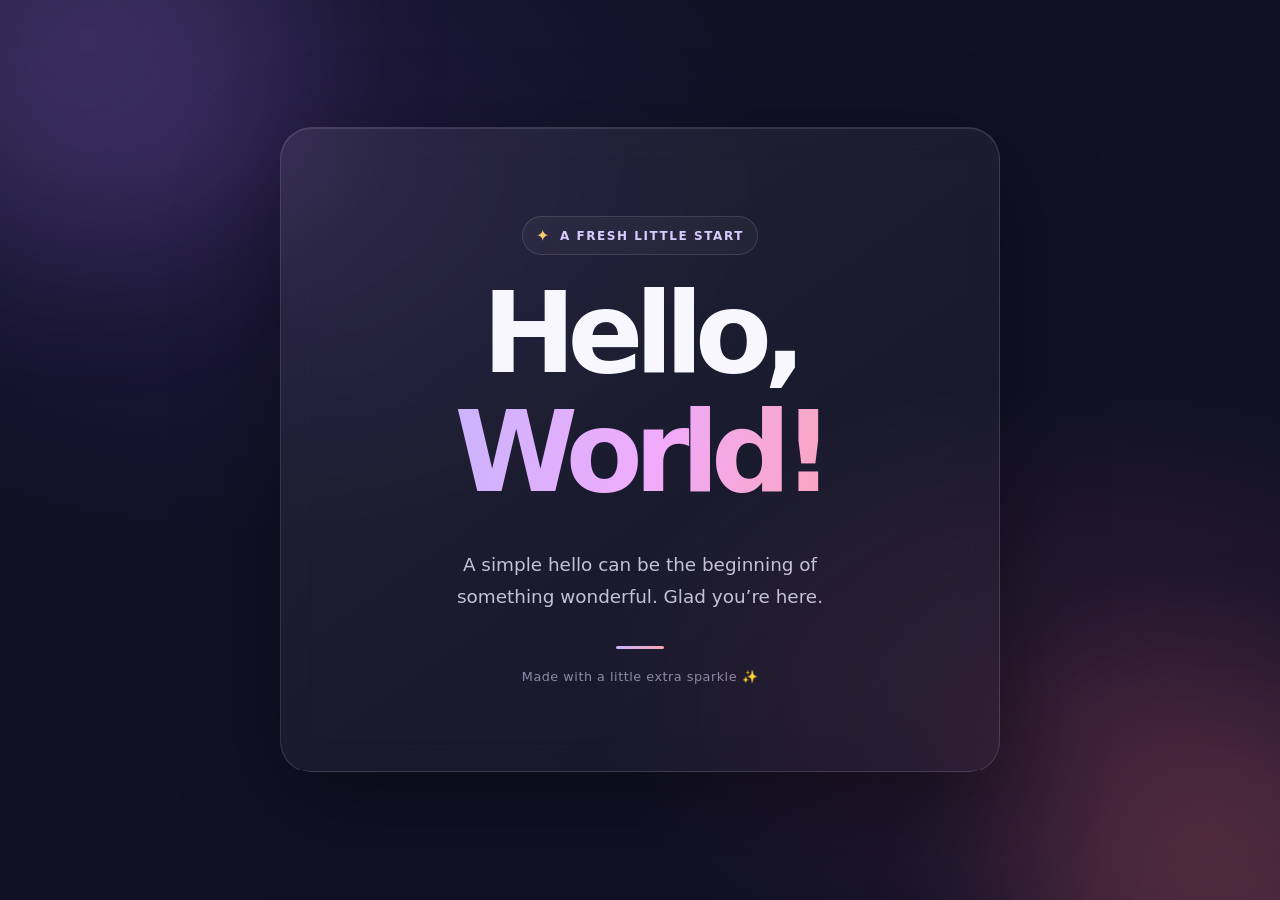
==== index.html @ 1d03f96a "My first Commit" ====
<!doctype html>
<html lang="en">
<head>
  <meta charset="utf-8">
  <meta name="viewport" content="width=device-width, initial-scale=1">
  <meta name="theme-color" content="#111126">
  <meta name="description" content="A little hello, with a little extra sparkle.">
  <title>Hello, World!</title>
  <style>
    :root {
      color-scheme: dark;
      font-family: Inter, ui-sans-serif, system-ui, -apple-system, BlinkMacSystemFont, "Segoe UI", sans-serif;
      background: #111126;
      color: #f8f7ff;
    }

    * { box-sizing: border-box; }

    body {
      min-height: 100vh;
      margin: 0;
      display: grid;
      place-items: center;
      overflow: hidden;
      background:
        radial-gradient(ellipse at 18% 18%, #5b3b9838 0, transparent 36%),
        radial-gradient(ellipse at 85% 78%, #e45f7b24 0, transparent 32%),
        #111126;
    }

    .glow {
      position: fixed;
      width: 25rem;
      height: 25rem;
      border-radius: 50%;
      filter: blur(90px);
      opacity: .24;
      pointer-events: none;
      animation: drift 12s ease-in-out infinite alternate;
    }

    .glow.one { top: -10rem; left: -7rem; background: #9f7aea; }
    .glow.two { right: -9rem; bottom: -13rem; background: #fb7185; animation-delay: -5s; }

    main {
      position: relative;
      width: min(90vw, 720px);
      padding: clamp(2.5rem, 8vw, 5.5rem) clamp(1.5rem, 7vw, 5rem);
      text-align: center;
      border: 1px solid #ffffff20;
      border-radius: 2rem;
      background: linear-gradient(145deg, #ffffff12, #ffffff05);
      box-shadow: 0 30px 100px #0006, inset 0 1px #ffffff1c;
      backdrop-filter: blur(18px);
      animation: arrive .8s cubic-bezier(.2,.8,.2,1) both;
    }

    .eyebrow {
      display: inline-flex;
      align-items: center;
      gap: .55rem;
      margin: 0 0 1.5rem;
      padding: .55rem .85rem;
      border: 1px solid #ffffff20;
      border-radius: 999px;
      color: #d8ccff;
      background: #ffffff09;
      font-size: .75rem;
      font-weight: 700;
      letter-spacing: .13em;
      text-transform: uppercase;
    }

    .sparkle { color: #f9cc72; font-size: 1rem; }

    h1 {
      margin: 0;
      font-size: clamp(3.5rem, 11vw, 7rem);
      line-height: .98;
      letter-spacing: -.075em;
    }

    h1 span {
      display: block;
      padding: .08em 0 .16em;
      color: transparent;
      background: linear-gradient(100deg, #c4b5fd 10%, #f0abfc 52%, #fda4af 92%);
      background-clip: text;
      -webkit-background-clip: text;
    }

    .message {
      max-width: 27rem;
      margin: 1.5rem auto 0;
      color: #c5c2d8;
      font-size: clamp(1rem, 2.6vw, 1.15rem);
      line-height: 1.75;
    }

    .rule {
      width: 3rem;
      height: 3px;
      margin: 2rem auto 0;
      border-radius: 3px;
      background: linear-gradient(90deg, #c4b5fd, #fda4af);
    }

    .footer {
      margin: 1.25rem 0 0;
      color: #8e8aa8;
      font-size: .8rem;
      letter-spacing: .04em;
    }

    @keyframes arrive {
      from { opacity: 0; transform: translateY(18px) scale(.985); }
      to { opacity: 1; transform: translateY(0) scale(1); }
    }

    @keyframes drift {
      to { transform: translate(3rem, 2rem) scale(1.15); }
    }

    @media (prefers-reduced-motion: reduce) {
      *, *::before, *::after { animation-duration: .01ms !important; animation-iteration-count: 1 !important; scroll-behavior: auto !important; }
    }
  </style>
</head>
<body>
  <div class="glow one" aria-hidden="true"></div>
  <div class="glow two" aria-hidden="true"></div>
  <main>
    <p class="eyebrow"><span class="sparkle" aria-hidden="true">✦</span> A fresh little start</p>
    <h1>Hello,<span>World!</span></h1>
    <p class="message">A simple hello can be the beginning of something wonderful. Glad you’re here.</p>
    <div class="rule" aria-hidden="true"></div>
    <p class="footer">Made with a little extra sparkle ✨</p>
  </main>
</body>
</html>
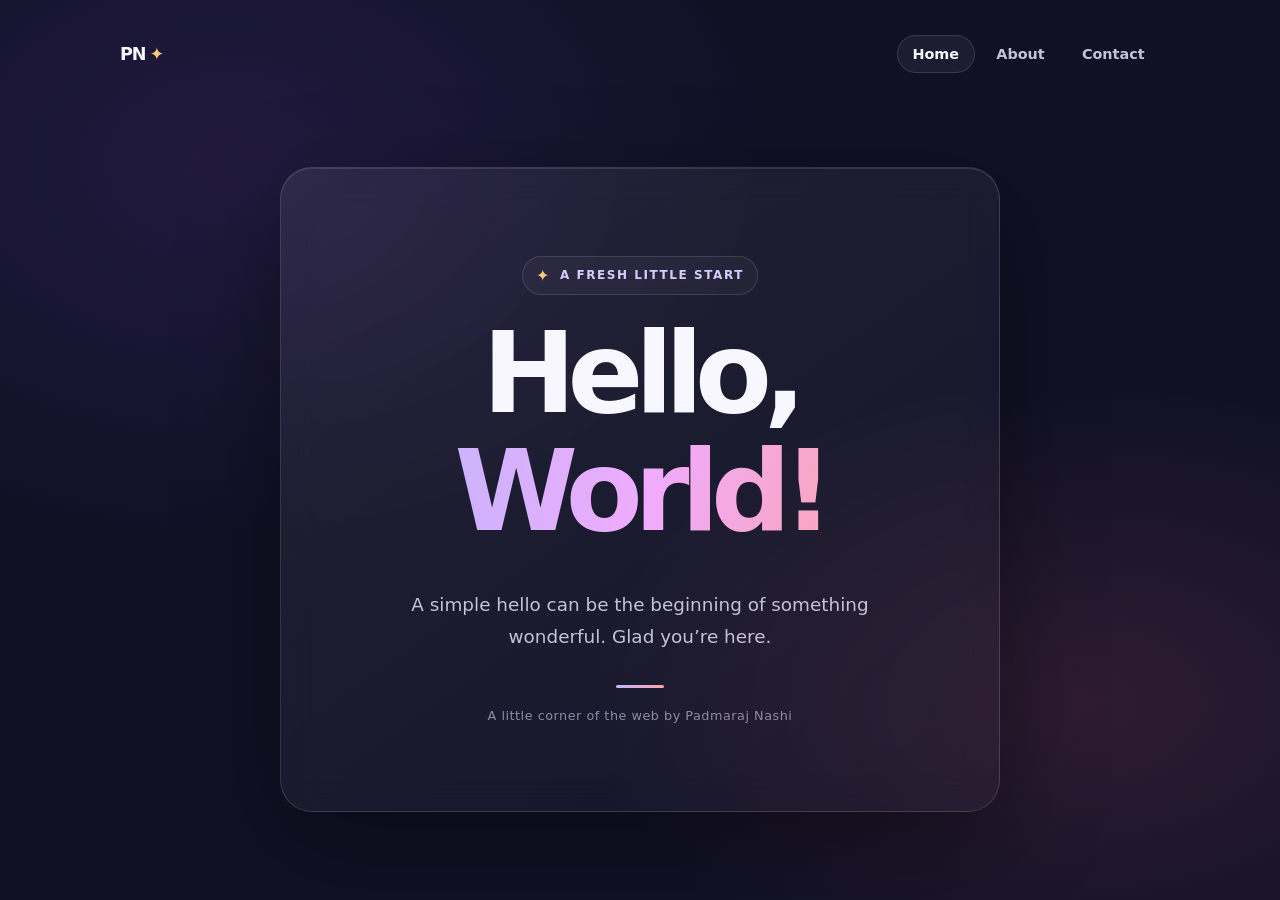
==== commit 4c399c15: "index" ====
--- a/index.html
+++ b/index.html
@@ -5,136 +5,26 @@
   <meta name="viewport" content="width=device-width, initial-scale=1">
   <meta name="theme-color" content="#111126">
   <meta name="description" content="A little hello, with a little extra sparkle.">
-  <title>Hello, World!</title>
-  <style>
-    :root {
-      color-scheme: dark;
-      font-family: Inter, ui-sans-serif, system-ui, -apple-system, BlinkMacSystemFont, "Segoe UI", sans-serif;
-      background: #111126;
-      color: #f8f7ff;
-    }
-
-    * { box-sizing: border-box; }
-
-    body {
-      min-height: 100vh;
-      margin: 0;
-      display: grid;
-      place-items: center;
-      overflow: hidden;
-      background:
-        radial-gradient(ellipse at 18% 18%, #5b3b9838 0, transparent 36%),
-        radial-gradient(ellipse at 85% 78%, #e45f7b24 0, transparent 32%),
-        #111126;
-    }
-
-    .glow {
-      position: fixed;
-      width: 25rem;
-      height: 25rem;
-      border-radius: 50%;
-      filter: blur(90px);
-      opacity: .24;
-      pointer-events: none;
-      animation: drift 12s ease-in-out infinite alternate;
-    }
-
-    .glow.one { top: -10rem; left: -7rem; background: #9f7aea; }
-    .glow.two { right: -9rem; bottom: -13rem; background: #fb7185; animation-delay: -5s; }
-
-    main {
-      position: relative;
-      width: min(90vw, 720px);
-      padding: clamp(2.5rem, 8vw, 5.5rem) clamp(1.5rem, 7vw, 5rem);
-      text-align: center;
-      border: 1px solid #ffffff20;
-      border-radius: 2rem;
-      background: linear-gradient(145deg, #ffffff12, #ffffff05);
-      box-shadow: 0 30px 100px #0006, inset 0 1px #ffffff1c;
-      backdrop-filter: blur(18px);
-      animation: arrive .8s cubic-bezier(.2,.8,.2,1) both;
-    }
-
-    .eyebrow {
-      display: inline-flex;
-      align-items: center;
-      gap: .55rem;
-      margin: 0 0 1.5rem;
-      padding: .55rem .85rem;
-      border: 1px solid #ffffff20;
-      border-radius: 999px;
-      color: #d8ccff;
-      background: #ffffff09;
-      font-size: .75rem;
-      font-weight: 700;
-      letter-spacing: .13em;
-      text-transform: uppercase;
-    }
-
-    .sparkle { color: #f9cc72; font-size: 1rem; }
-
-    h1 {
-      margin: 0;
-      font-size: clamp(3.5rem, 11vw, 7rem);
-      line-height: .98;
-      letter-spacing: -.075em;
-    }
-
-    h1 span {
-      display: block;
-      padding: .08em 0 .16em;
-      color: transparent;
-      background: linear-gradient(100deg, #c4b5fd 10%, #f0abfc 52%, #fda4af 92%);
-      background-clip: text;
-      -webkit-background-clip: text;
-    }
-
-    .message {
-      max-width: 27rem;
-      margin: 1.5rem auto 0;
-      color: #c5c2d8;
-      font-size: clamp(1rem, 2.6vw, 1.15rem);
-      line-height: 1.75;
-    }
-
-    .rule {
-      width: 3rem;
-      height: 3px;
-      margin: 2rem auto 0;
-      border-radius: 3px;
-      background: linear-gradient(90deg, #c4b5fd, #fda4af);
-    }
-
-    .footer {
-      margin: 1.25rem 0 0;
-      color: #8e8aa8;
-      font-size: .8rem;
-      letter-spacing: .04em;
-    }
-
-    @keyframes arrive {
-      from { opacity: 0; transform: translateY(18px) scale(.985); }
-      to { opacity: 1; transform: translateY(0) scale(1); }
-    }
-
-    @keyframes drift {
-      to { transform: translate(3rem, 2rem) scale(1.15); }
-    }
-
-    @media (prefers-reduced-motion: reduce) {
-      *, *::before, *::after { animation-duration: .01ms !important; animation-iteration-count: 1 !important; scroll-behavior: auto !important; }
-    }
-  </style>
+  <title>Hello, World! | Padmaraj Nashi</title>
+  <link rel="stylesheet" href="styles.css">
 </head>
 <body>
   <div class="glow one" aria-hidden="true"></div>
   <div class="glow two" aria-hidden="true"></div>
-  <main>
+  <header class="site-header">
+    <a class="brand" href="index.html">PN<span>✦</span></a>
+    <nav aria-label="Main navigation">
+      <a class="active" aria-current="page" href="index.html">Home</a>
+      <a href="about.html">About</a>
+      <a href="contact.html">Contact</a>
+    </nav>
+  </header>
+  <main class="card home-card">
     <p class="eyebrow"><span class="sparkle" aria-hidden="true">✦</span> A fresh little start</p>
     <h1>Hello,<span>World!</span></h1>
     <p class="message">A simple hello can be the beginning of something wonderful. Glad you’re here.</p>
     <div class="rule" aria-hidden="true"></div>
-    <p class="footer">Made with a little extra sparkle ✨</p>
+    <p class="footer">A little corner of the web by Padmaraj Nashi</p>
   </main>
 </body>
 </html>
--- a/styles.css
+++ b/styles.css
@@ -0,0 +1,187 @@
+:root {
+  color-scheme: dark;
+  font-family: Inter, ui-sans-serif, system-ui, -apple-system, BlinkMacSystemFont, "Segoe UI", sans-serif;
+  color: #f8f7ff;
+  background: #111126;
+  font-synthesis: none;
+  text-rendering: optimizeLegibility;
+  -webkit-font-smoothing: antialiased;
+}
+
+* { box-sizing: border-box; }
+
+body {
+  min-height: 100vh;
+  margin: 0;
+  padding: 1.25rem clamp(1rem, 5vw, 4rem) 3rem;
+  display: flex;
+  flex-direction: column;
+  align-items: center;
+  background:
+    radial-gradient(ellipse at 18% 18%, #5b3b9838 0, transparent 36%),
+    radial-gradient(ellipse at 85% 78%, #e45f7b24 0, transparent 32%),
+    #111126;
+}
+
+.glow {
+  position: fixed;
+  z-index: -1;
+  width: 25rem;
+  height: 25rem;
+  border-radius: 50%;
+  filter: blur(90px);
+  opacity: .24;
+  pointer-events: none;
+  animation: drift 12s ease-in-out infinite alternate;
+}
+
+.glow.one { top: -10rem; left: -7rem; background: #9f7aea; }
+.glow.two { right: -9rem; bottom: -13rem; background: #fb7185; animation-delay: -5s; }
+
+.site-header {
+  width: min(100%, 1040px);
+  min-height: 4.25rem;
+  display: flex;
+  align-items: center;
+  justify-content: space-between;
+  gap: 1.5rem;
+  margin: 0 auto auto;
+}
+
+.brand {
+  color: #f8f7ff;
+  font-size: 1.1rem;
+  font-weight: 800;
+  letter-spacing: -.06em;
+  text-decoration: none;
+}
+
+.brand span { margin-left: .25rem; color: #f9cc72; }
+
+nav { display: flex; align-items: center; gap: .4rem; }
+
+nav a {
+  padding: .65rem .9rem;
+  border: 1px solid transparent;
+  border-radius: 999px;
+  color: #c5c2d8;
+  font-size: .9rem;
+  font-weight: 600;
+  text-decoration: none;
+  transition: color .2s ease, background .2s ease, border-color .2s ease;
+}
+
+nav a:hover, nav a:focus-visible, nav a.active {
+  color: #f8f7ff;
+  border-color: #ffffff20;
+  background: #ffffff0d;
+}
+
+.card {
+  position: relative;
+  width: min(90vw, 720px);
+  margin: auto;
+  padding: clamp(2.5rem, 8vw, 5.5rem) clamp(1.5rem, 7vw, 5rem);
+  text-align: center;
+  border: 1px solid #ffffff20;
+  border-radius: 2rem;
+  background: linear-gradient(145deg, #ffffff12, #ffffff05);
+  box-shadow: 0 30px 100px #0006, inset 0 1px #ffffff1c;
+  backdrop-filter: blur(18px);
+  animation: arrive .8s cubic-bezier(.2,.8,.2,1) both;
+}
+
+.home-card { margin-top: auto; margin-bottom: auto; }
+.content-card { width: min(90vw, 780px); padding: clamp(2.25rem, 6vw, 4rem); }
+
+.eyebrow {
+  display: inline-flex;
+  align-items: center;
+  gap: .55rem;
+  margin: 0 0 1.5rem;
+  padding: .55rem .85rem;
+  border: 1px solid #ffffff20;
+  border-radius: 999px;
+  color: #d8ccff;
+  background: #ffffff09;
+  font-size: .75rem;
+  font-weight: 700;
+  letter-spacing: .13em;
+  text-transform: uppercase;
+}
+
+.sparkle { color: #f9cc72; font-size: 1rem; }
+
+h1 {
+  margin: 0;
+  font-size: clamp(3.5rem, 11vw, 7rem);
+  line-height: .98;
+  letter-spacing: -.075em;
+}
+
+h1 span {
+  display: block;
+  padding: .08em 0 .16em;
+  color: transparent;
+  background: linear-gradient(100deg, #c4b5fd 10%, #f0abfc 52%, #fda4af 92%);
+  background-clip: text;
+  -webkit-background-clip: text;
+}
+
+.content-card h1 { font-size: clamp(3rem, 8vw, 5rem); }
+.content-card h1 span { display: inline; }
+
+.message {
+  max-width: 36rem;
+  margin: 1.5rem auto 0;
+  color: #c5c2d8;
+  font-size: clamp(1rem, 2.6vw, 1.15rem);
+  line-height: 1.75;
+}
+
+.rule {
+  width: 3rem;
+  height: 3px;
+  margin: 2rem auto 0;
+  border-radius: 3px;
+  background: linear-gradient(90deg, #c4b5fd, #fda4af);
+}
+
+.footer {
+  margin: 1.25rem 0 0;
+  color: #8e8aa8;
+  font-size: .8rem;
+  letter-spacing: .04em;
+}
+
+.contact-panel {
+  max-width: 34rem;
+  margin: 2rem auto 0;
+  padding: 1.25rem 1.5rem;
+  border: 1px solid #ffffff18;
+  border-radius: 1rem;
+  color: #c5c2d8;
+  background: #ffffff08;
+  line-height: 1.7;
+}
+
+.contact-panel strong { color: #f8f7ff; }
+
+@keyframes arrive {
+  from { opacity: 0; transform: translateY(18px) scale(.985); }
+  to { opacity: 1; transform: translateY(0) scale(1); }
+}
+
+@keyframes drift { to { transform: translate(3rem, 2rem) scale(1.15); } }
+
+@media (max-width: 520px) {
+  body { padding-top: .5rem; }
+  .site-header { min-height: 3.75rem; }
+  nav { gap: 0; }
+  nav a { padding: .55rem .65rem; font-size: .82rem; }
+  .card { border-radius: 1.4rem; }
+}
+
+@media (prefers-reduced-motion: reduce) {
+  *, *::before, *::after { animation-duration: .01ms !important; animation-iteration-count: 1 !important; scroll-behavior: auto !important; transition-duration: .01ms !important; }
+}
